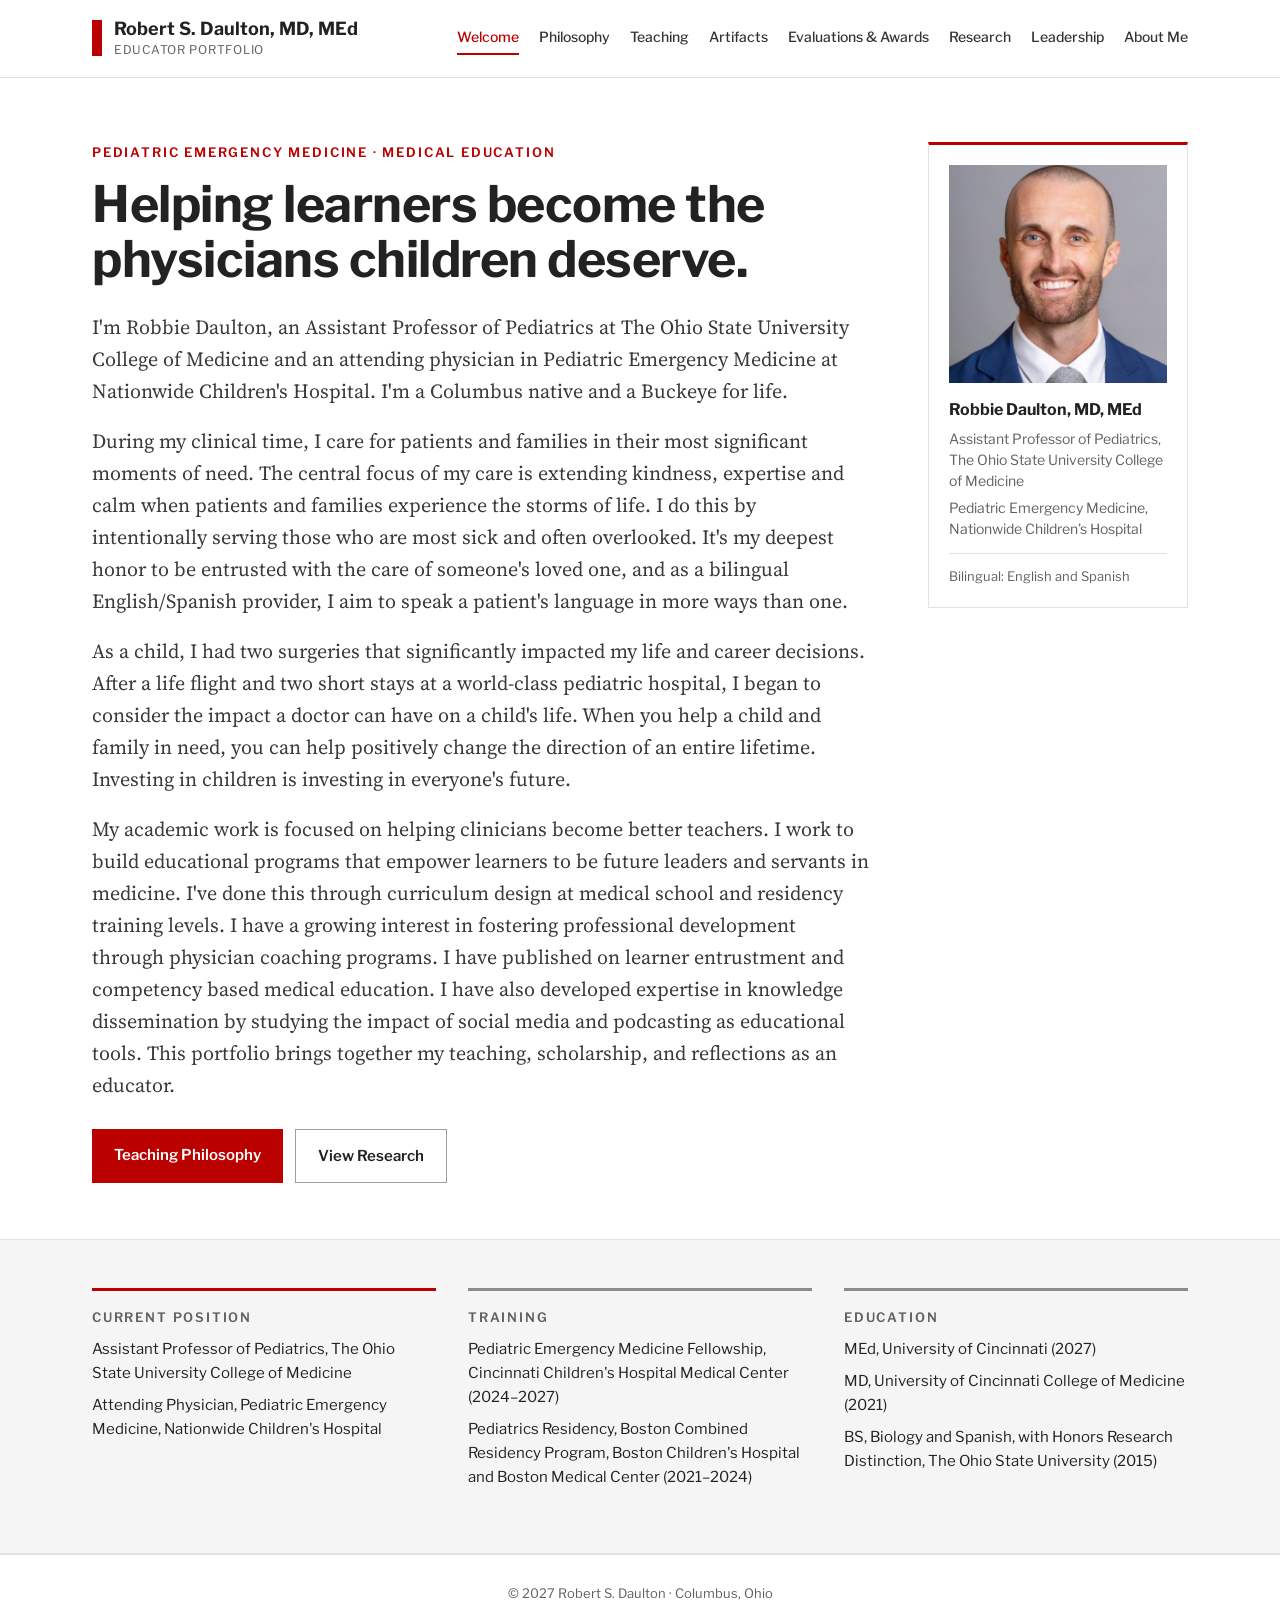
==== index.html @ b2f1621b "Welcome page: text-led layout with sidebar profile card Co-Authored-By: Claude Opus 5.5 <noreply@ant" ====
<!doctype html>
<html lang="en">
<head>
<meta charset="utf-8">
<meta name="viewport" content="width=device-width, initial-scale=1">
<title>Robert S. Daulton, MD, MEd</title>
<meta name="description" content="Educator portfolio of Robert S. Daulton, MD, MEd, pediatric emergency medicine physician and medical educator.">
<link rel="preconnect" href="https://fonts.googleapis.com">
<link rel="preconnect" href="https://fonts.gstatic.com" crossorigin>
<link href="https://fonts.googleapis.com/css2?family=Libre+Franklin:wght@400;500;600;700&family=Source+Serif+4:ital,wght@0,400;0,600;1,400&display=swap" rel="stylesheet">
<link rel="stylesheet" href="css/style.css">
</head>
<body>
<a class="skip" href="#main">Skip to content</a>
<header class="site-header">
<div class="wrap">
<a class="brand" href="index.html"><span class="brand-bar" aria-hidden="true"></span><span><span class="brand-name">Robert S. Daulton, MD, MEd</span><span class="brand-sub">Educator Portfolio</span></span></a>
<nav class="nav" aria-label="Main"><a href="index.html" aria-current="page">Welcome</a><a href="philosophy.html">Philosophy</a><a href="teaching.html">Teaching</a><a href="artifacts.html">Artifacts</a><a href="evaluations.html">Evaluations &amp; Awards</a><a href="research.html">Research</a><a href="leadership.html">Leadership</a><a href="about.html">About Me</a></nav>
</div>
</header>
<main id="main">

<div class="wrap">
<section class="hero">
<div>
<p class="eyebrow">Pediatric Emergency Medicine &middot; Medical Education</p>
<h1>Helping learners become the physicians children deserve.</h1>
<p class="lede">I'm Robbie Daulton, an Assistant Professor of Pediatrics at The Ohio State University College of Medicine and an attending physician in Pediatric Emergency Medicine at Nationwide Children's Hospital. I'm a Columbus native and a Buckeye for life.</p>
<p class="lede">During my clinical time, I care for patients and families in their most significant moments of need. The central focus of my care is extending kindness, expertise and calm when patients and families experience the storms of life. I do this by intentionally serving those who are most sick and often overlooked. It's my deepest honor to be entrusted with the care of someone's loved one, and as a bilingual English/Spanish provider, I aim to speak a patient's language in more ways than one.</p>
<p class="lede">As a child, I had two surgeries that significantly impacted my life and career decisions. After a life flight and two short stays at a world-class pediatric hospital, I began to consider the impact a doctor can have on a child's life. When you help a child and family in need, you can help positively change the direction of an entire lifetime. Investing in children is investing in everyone's future.</p>
<p class="lede">My academic work is focused on helping clinicians become better teachers. I work to build educational programs that empower learners to be future leaders and servants in medicine. I've done this through curriculum design at medical school and residency training levels. I have a growing interest in fostering professional development through physician coaching programs. I have published on learner entrustment and competency based medical education. I have also developed expertise in knowledge dissemination by studying the impact of social media and podcasting as educational tools. This portfolio brings together my teaching, scholarship, and reflections as an educator.</p>
<div class="btns"><a class="btn btn-primary" href="philosophy.html">Teaching Philosophy</a><a class="btn btn-ghost" href="research.html">View Research</a></div>
</div>
<aside class="profile-card" aria-label="Profile"><img src="images/headshot.jpg" alt="Portrait of Dr. Robbie Daulton" width="900" height="1350"><div><p class="pc-name">Robbie Daulton, MD, MEd</p><p class="pc-line">Assistant Professor of Pediatrics, The Ohio State University College of Medicine</p><p class="pc-line">Pediatric Emergency Medicine, Nationwide Children&rsquo;s Hospital</p></div><p class="pc-foot">Bilingual: English and Spanish</p></aside>
</section>
</div>
<section class="band">
<div class="wrap facts">
<div class="fact"><h2>Current Position</h2><p>Assistant Professor of Pediatrics, The Ohio State University College of Medicine</p><p>Attending Physician, Pediatric Emergency Medicine, Nationwide Children's Hospital</p></div>
<div class="fact"><h2>Training</h2><p>Pediatric Emergency Medicine Fellowship, Cincinnati Children's Hospital Medical Center (2024&ndash;2027)</p><p>Pediatrics Residency, Boston Combined Residency Program, Boston Children's Hospital and Boston Medical Center (2021&ndash;2024)</p></div>
<div class="fact"><h2>Education</h2><p>MEd, University of Cincinnati (2027)</p><p>MD, University of Cincinnati College of Medicine (2021)</p><p>BS, Biology and Spanish, with Honors Research Distinction, The Ohio State University (2015)</p></div>
</div>
</section>

</main>
<footer class="site-footer"><div class="wrap">&copy; 2027 Robert S. Daulton &middot; Columbus, Ohio</div></footer>
</body>
</html>
---- css/style.css ----
:root{
  --scarlet:#BB0000;
  --scarlet-dark:#8F0000;
  --ink:#222222;
  --body:#3a3a3a;
  --muted:#616161;
  --rule:#E2E2E2;
  --band:#F5F5F5;
  --gray-accent:#8C8C8C;
  --max:1160px;
}
*{box-sizing:border-box}
html{scroll-behavior:smooth}
body{margin:0;background:#fff;color:var(--ink);font-family:'Libre Franklin',system-ui,sans-serif;font-size:16px;line-height:1.6}
a{color:var(--scarlet);text-decoration:none}
a:hover{text-decoration:underline}
img{max-width:100%;height:auto;display:block}
.wrap{max-width:var(--max);margin:0 auto;padding:0 32px}
.skip{position:absolute;left:-999px}
.skip:focus{left:16px;top:16px;background:#fff;padding:8px 12px;z-index:10}

/* Header */
.site-header{border-bottom:1px solid var(--rule);background:#fff;position:sticky;top:0;z-index:5}
.site-header .wrap{display:flex;flex-wrap:wrap;align-items:center;justify-content:space-between;gap:12px 24px;padding-top:18px;padding-bottom:18px}
.brand{display:flex;align-items:center;gap:12px;color:var(--ink)}
.brand:hover{text-decoration:none}
.brand-bar{width:10px;height:36px;background:var(--scarlet)}
.brand-name{display:block;font-weight:700;font-size:18px;line-height:1.2}
.brand-sub{display:block;font-size:12px;color:var(--muted);letter-spacing:.06em;text-transform:uppercase}
.nav{display:flex;flex-wrap:wrap;gap:6px 20px;font-size:14px;font-weight:500}
.nav a{color:#333;padding:4px 0;border-bottom:2px solid transparent}
.nav a:hover{color:var(--scarlet);text-decoration:none}
.nav a[aria-current="page"]{color:var(--scarlet);border-bottom-color:var(--scarlet)}

/* Hero (home) */
.hero{display:grid;grid-template-columns:minmax(0,1fr) 260px;gap:56px;align-items:start;padding:64px 0 56px}
.hero h1{font-size:44px}
.profile-card{border:1px solid var(--rule);border-top:3px solid var(--scarlet);padding:20px;display:flex;flex-direction:column;gap:14px;position:sticky;top:110px}
.profile-card img{width:100%;aspect-ratio:1/1;object-fit:cover;object-position:50% 20%}
.pc-name{margin:0;font-weight:700;font-size:16px}
.pc-line{margin:6px 0 0;font-size:14px;line-height:1.5;color:var(--muted)}
.pc-foot{margin:0;font-size:13px;color:var(--muted);border-top:1px solid var(--rule);padding-top:12px}
.eyebrow{margin:0 0 14px;font-size:13px;font-weight:600;letter-spacing:.14em;text-transform:uppercase;color:var(--scarlet)}
.hero h1{margin:0 0 24px;font-size:50px;line-height:1.1;font-weight:700;letter-spacing:-.01em}
.lede{font-family:'Source Serif 4',Georgia,serif;font-size:20px;line-height:1.6;color:var(--body);margin:0 0 18px}
.btns{display:flex;flex-wrap:wrap;gap:12px;margin-top:28px}
.btn{display:inline-block;padding:14px 22px;font-weight:600;font-size:15px}
.btn-primary{background:var(--scarlet);color:#fff}
.btn-primary:hover{background:var(--scarlet-dark);text-decoration:none}
.btn-ghost{border:1px solid #9E9E9E;color:var(--ink)}
.btn-ghost:hover{border-color:var(--scarlet);color:var(--scarlet);text-decoration:none}
.headshot{width:100%;aspect-ratio:4/5;object-fit:cover;object-position:50% 20%;background:#EFEFEF;box-shadow:16px 16px 0 var(--rule)}

/* Bands and cards */
.band{background:var(--band);border-top:1px solid var(--rule);border-bottom:1px solid var(--rule)}
.facts{display:grid;grid-template-columns:repeat(auto-fit,minmax(240px,1fr));gap:32px;padding-top:48px;padding-bottom:56px}
.fact{border-top:3px solid var(--gray-accent);padding-top:16px}
.fact:first-child{border-top-color:var(--scarlet)}
.fact h2,.label{margin:0 0 10px;font-size:13px;font-weight:600;letter-spacing:.14em;text-transform:uppercase;color:var(--muted)}
.fact p{margin:0 0 8px;font-size:15px}

/* Inner pages */
.page-head{padding:56px 0 32px;border-bottom:1px solid var(--rule);margin-bottom:40px}
.page-head h1{margin:0;font-size:44px;line-height:1.1;font-weight:700}
.page-head .lede{margin-top:16px;max-width:760px}
.content{padding-bottom:72px}
.prose{max-width:760px}
.prose p{margin:0 0 18px;font-family:'Source Serif 4',Georgia,serif;font-size:18px;line-height:1.7;color:var(--body)}
h2.section{margin:48px 0 18px;font-size:26px;font-weight:700;padding-top:14px;border-top:3px solid var(--scarlet);display:inline-block}
h3{margin:32px 0 10px;font-size:19px;font-weight:700}
.principle{display:grid;grid-template-columns:1fr;gap:20px;margin-bottom:12px}
.principle.with-fig{grid-template-columns:minmax(0,1fr) minmax(260px,420px);align-items:start;gap:40px}
.principle.with-fig .prose{max-width:none}
figure{margin:0}
figure img{border:1px solid var(--rule)}
figcaption{font-size:13px;color:var(--muted);margin-top:8px}
.num{color:var(--scarlet);font-weight:700;margin-right:6px}

/* About */
.about-intro{display:grid;grid-template-columns:minmax(0,1fr) minmax(260px,380px);gap:48px;align-items:start}
.about-intro .prose{max-width:none}
.about-photo img{width:100%;height:auto;border:0}

.video{margin:8px 0 0}
.video iframe{display:block;width:100%;aspect-ratio:16/9;border:0;background:#000}

/* Lists */
.cite-list{list-style:none;margin:0;padding:0;max-width:900px}
.cite-list li{padding:14px 0;border-bottom:1px solid var(--rule);font-size:15px;line-height:1.6}
.cite-list li:last-child{border-bottom:0}
.timeline{list-style:none;margin:0;padding:0;max-width:900px}
.timeline li{display:grid;grid-template-columns:130px 1fr;gap:20px;padding:14px 0;border-bottom:1px solid var(--rule);font-size:15px}
.timeline .when{color:var(--scarlet);font-weight:600}
.timeline .what strong{display:block;color:var(--ink)}
.timeline .what span{color:var(--muted)}
.refs{font-size:14px;color:var(--muted);max-width:900px;padding-left:18px}
.refs li{margin-bottom:6px}
.note{background:var(--band);border:1px dashed #BDBDBD;padding:16px 20px;color:var(--muted);font-size:14px;max-width:760px;margin:12px 0}

/* Evaluation quotes */
.quotes{display:grid;grid-template-columns:repeat(auto-fit,minmax(320px,1fr));gap:24px;max-width:1100px}
.quote{border-top:3px solid var(--scarlet);background:var(--band);padding:24px 26px}
.quote blockquote{margin:0 0 14px;font-family:'Source Serif 4',Georgia,serif;font-size:18px;line-height:1.6;color:var(--ink)}
.quote figcaption{font-size:13px;color:var(--muted);letter-spacing:.02em}

/* Artifact cards */
.cards{display:grid;grid-template-columns:repeat(auto-fit,minmax(300px,1fr));gap:24px}
.card{border:1px solid var(--rule);padding:24px;display:flex;flex-direction:column;gap:10px}
.card h3{margin:0;font-size:18px}
.card .meta{font-size:13px;color:var(--muted)}
.card p{margin:0;font-size:15px;color:var(--body)}
.card .reflect{border-left:3px solid var(--scarlet);padding-left:12px;font-family:'Source Serif 4',Georgia,serif;font-style:italic}
.card a.btn{align-self:flex-start;margin-top:6px}

/* Footer */
.site-footer{border-top:1px solid var(--rule);padding:28px 0;text-align:center;font-size:13px;color:var(--muted)}

@media (max-width:860px){
  .hero{grid-template-columns:1fr;gap:40px;padding-top:48px}
  .profile-card{position:static;max-width:320px}
  .hero h1{font-size:38px}
  .principle.with-fig,.about-intro{grid-template-columns:1fr}
  .timeline li{grid-template-columns:1fr;gap:2px}
  .page-head h1{font-size:34px}
  .site-header{position:static}
}
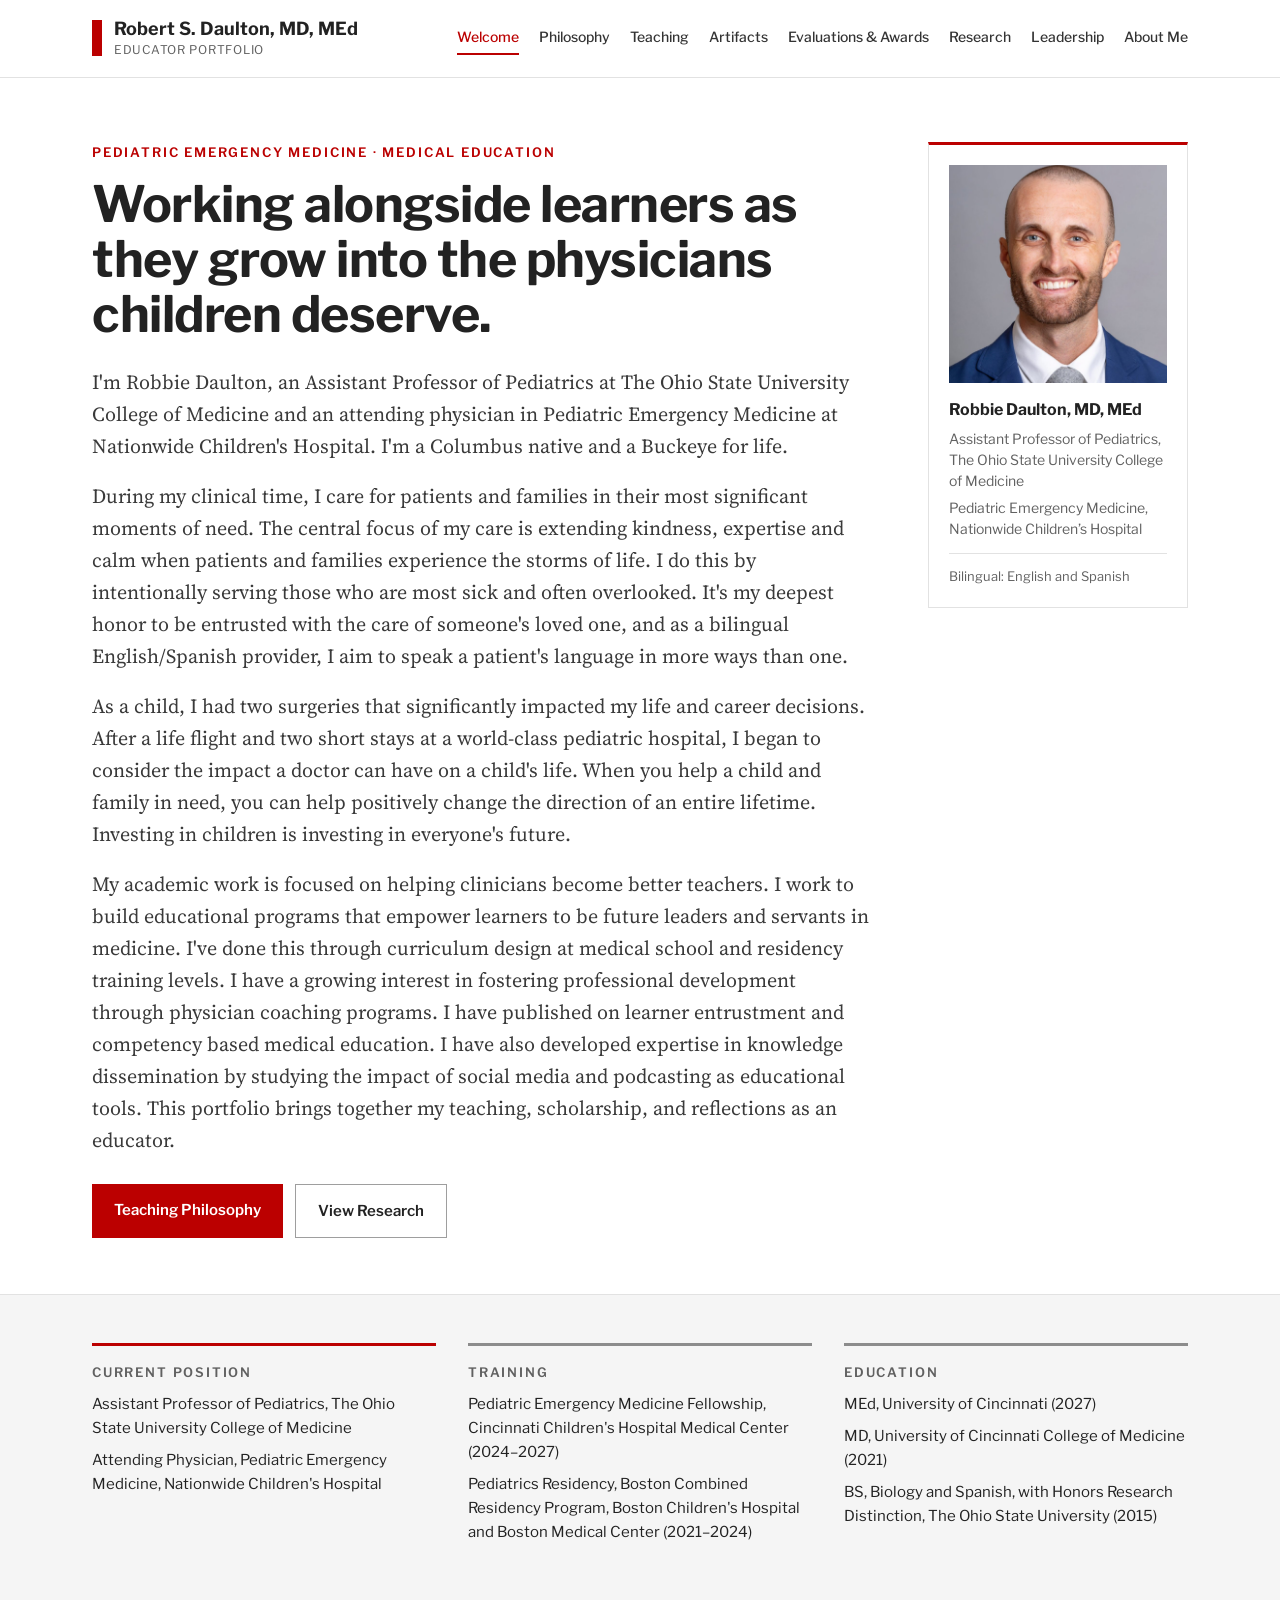
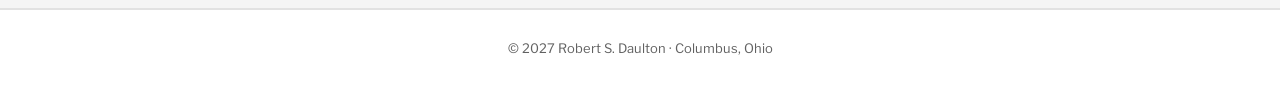
==== commit bf649181: "Soften Welcome headline Co-Authored-By: Claude Opus 5.5 <noreply@anthropic.com> Claude-Session: http" ====
--- a/index.html
+++ b/index.html
@@ -24,7 +24,7 @@
 <section class="hero">
 <div>
 <p class="eyebrow">Pediatric Emergency Medicine &middot; Medical Education</p>
-<h1>Helping learners become the physicians children deserve.</h1>
+<h1>Working alongside learners as they grow into the physicians children deserve.</h1>
 <p class="lede">I'm Robbie Daulton, an Assistant Professor of Pediatrics at The Ohio State University College of Medicine and an attending physician in Pediatric Emergency Medicine at Nationwide Children's Hospital. I'm a Columbus native and a Buckeye for life.</p>
 <p class="lede">During my clinical time, I care for patients and families in their most significant moments of need. The central focus of my care is extending kindness, expertise and calm when patients and families experience the storms of life. I do this by intentionally serving those who are most sick and often overlooked. It's my deepest honor to be entrusted with the care of someone's loved one, and as a bilingual English/Spanish provider, I aim to speak a patient's language in more ways than one.</p>
 <p class="lede">As a child, I had two surgeries that significantly impacted my life and career decisions. After a life flight and two short stays at a world-class pediatric hospital, I began to consider the impact a doctor can have on a child's life. When you help a child and family in need, you can help positively change the direction of an entire lifetime. Investing in children is investing in everyone's future.</p>
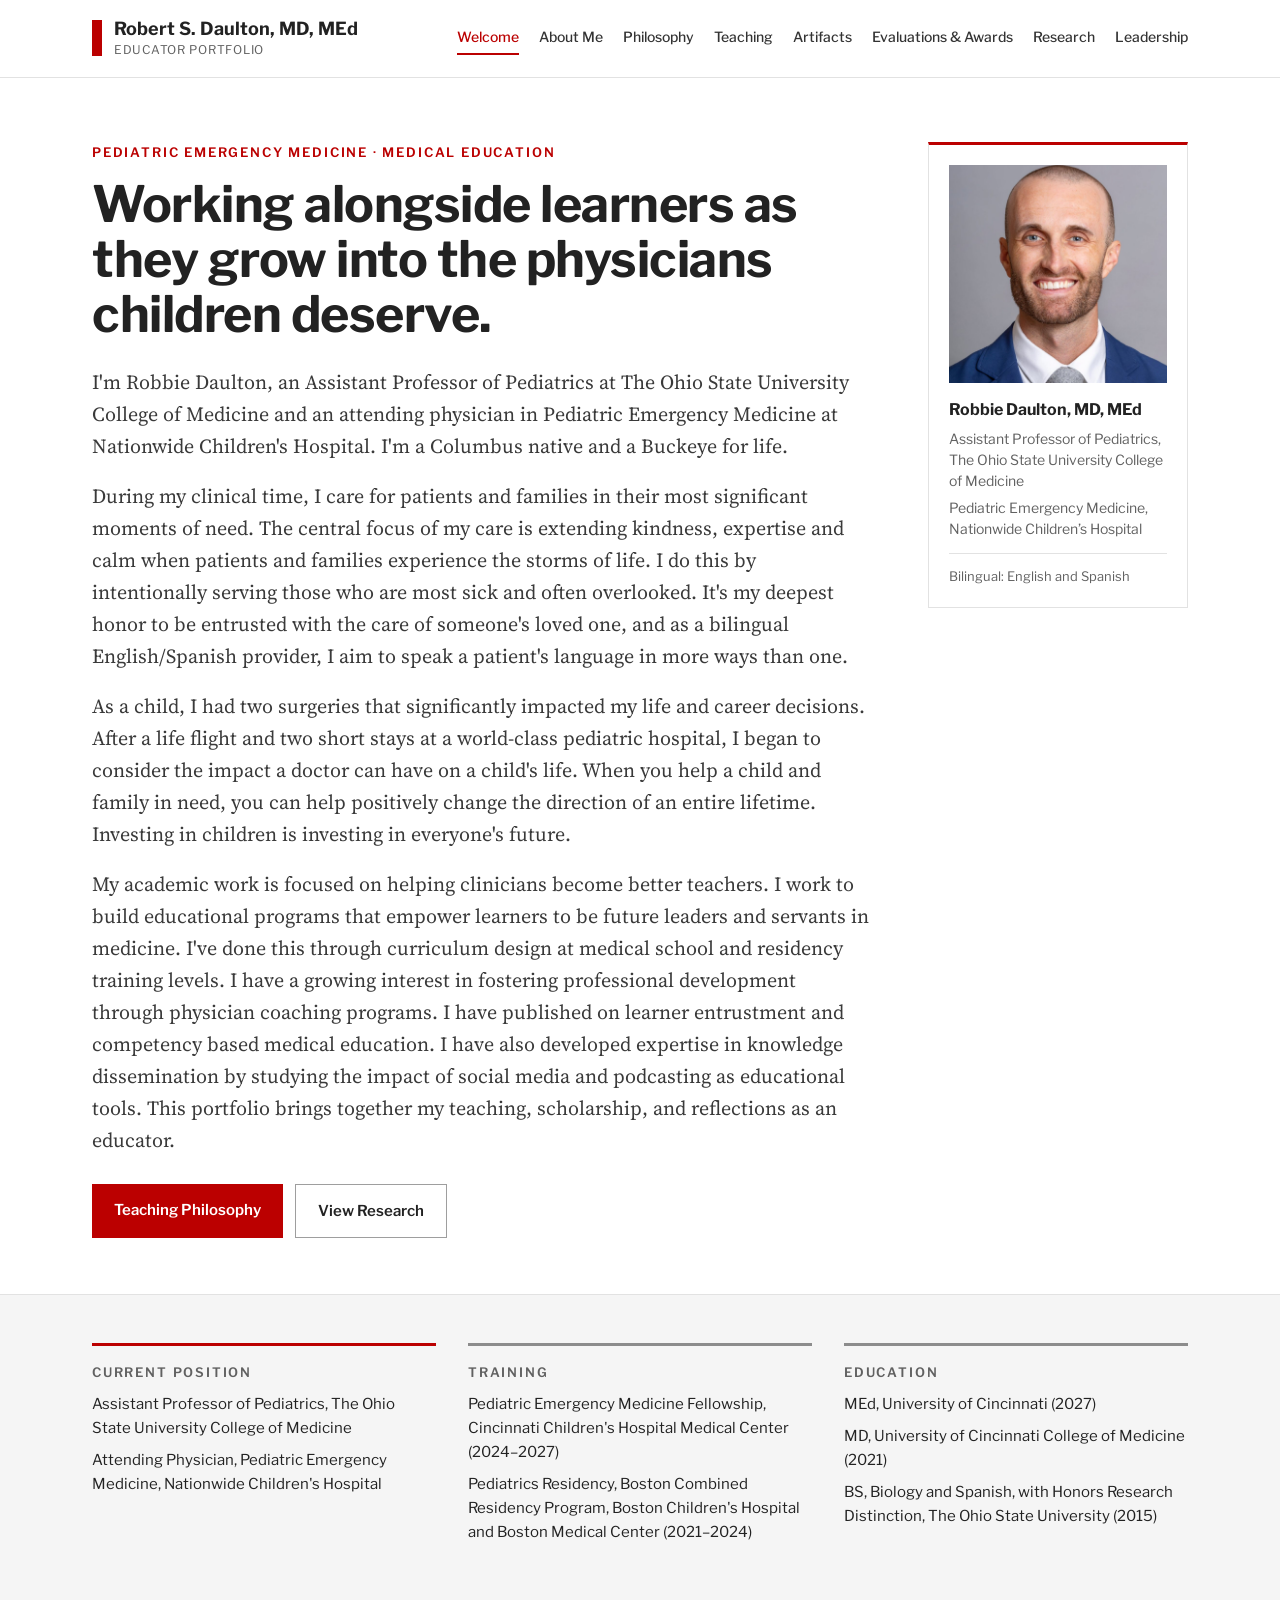
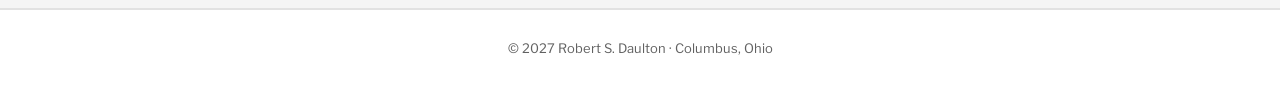
==== commit 29d33834: "Nav: move About Me after Welcome Co-Authored-By: Claude Opus 5.5 <noreply@anthropic.com> Claude-Sess" ====
--- a/index.html
+++ b/index.html
@@ -15,7 +15,7 @@
 <header class="site-header">
 <div class="wrap">
 <a class="brand" href="index.html"><span class="brand-bar" aria-hidden="true"></span><span><span class="brand-name">Robert S. Daulton, MD, MEd</span><span class="brand-sub">Educator Portfolio</span></span></a>
-<nav class="nav" aria-label="Main"><a href="index.html" aria-current="page">Welcome</a><a href="philosophy.html">Philosophy</a><a href="teaching.html">Teaching</a><a href="artifacts.html">Artifacts</a><a href="evaluations.html">Evaluations &amp; Awards</a><a href="research.html">Research</a><a href="leadership.html">Leadership</a><a href="about.html">About Me</a></nav>
+<nav class="nav" aria-label="Main"><a href="index.html" aria-current="page">Welcome</a><a href="about.html">About Me</a><a href="philosophy.html">Philosophy</a><a href="teaching.html">Teaching</a><a href="artifacts.html">Artifacts</a><a href="evaluations.html">Evaluations &amp; Awards</a><a href="research.html">Research</a><a href="leadership.html">Leadership</a></nav>
 </div>
 </header>
 <main id="main">
--- a/css/style.css
+++ b/css/style.css
@@ -74,6 +74,12 @@
 figure{margin:0}
 figure img{border:1px solid var(--rule)}
 figcaption{font-size:13px;color:var(--muted);margin-top:8px}
+.fig-band{background:var(--band);border-top:1px solid var(--rule);border-bottom:1px solid var(--rule);margin:16px 0 8px}
+.fig-band figure{max-width:900px;margin:0 auto;padding:40px 32px 32px}
+.fig-band img{display:block;width:100%;height:auto;background:#fff;border:0;box-shadow:0 1px 3px rgba(0,0,0,.08)}
+.fig-band figcaption{text-align:center;margin-top:12px}
+.content.cont{padding-top:8px}
+.content:has(+ .fig-band){padding-bottom:16px}
 .num{color:var(--scarlet);font-weight:700;margin-right:6px}
 
 /* About */
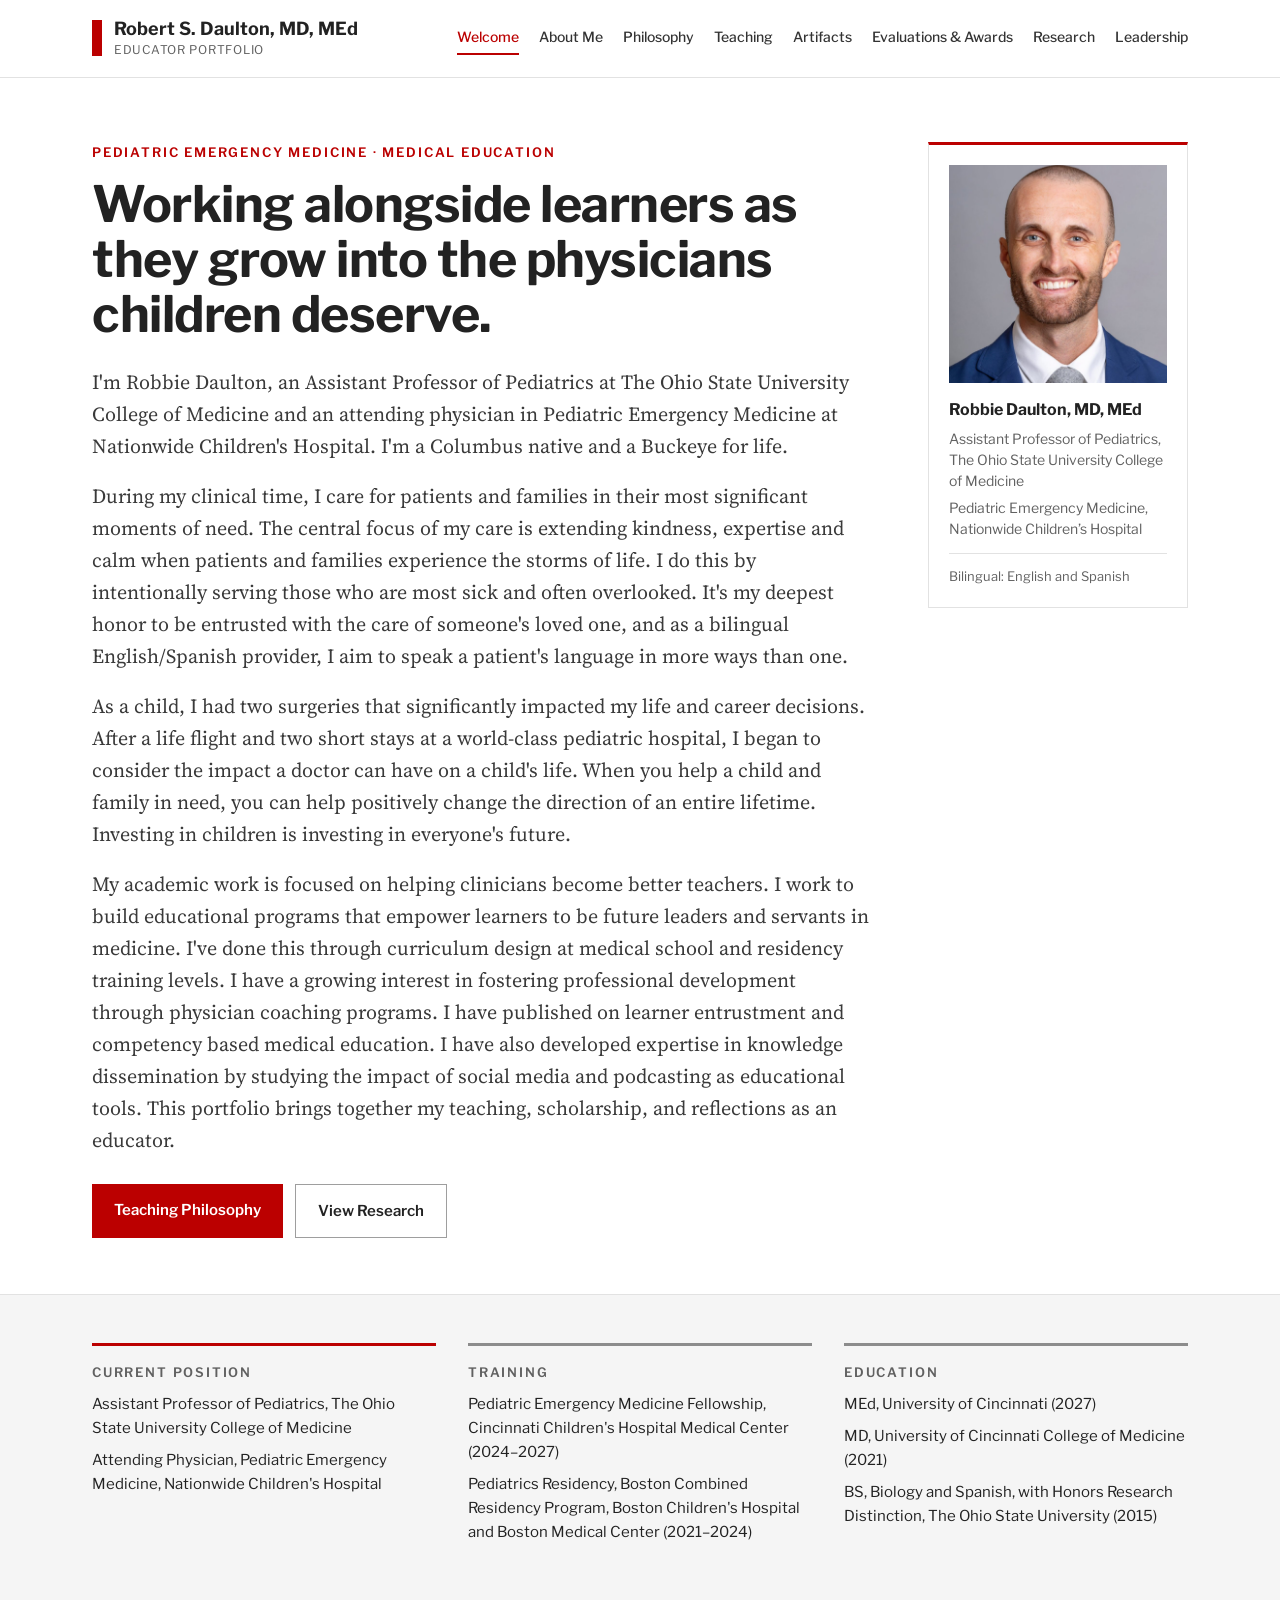
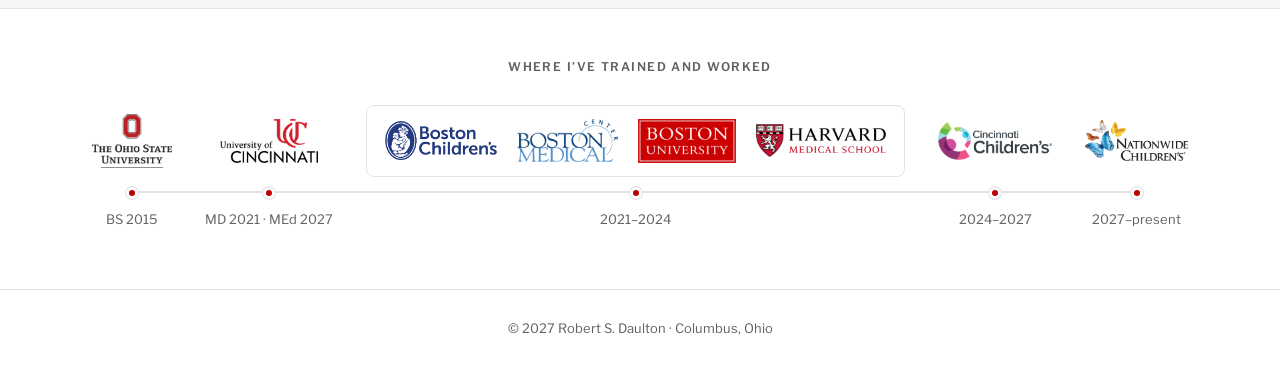
==== commit cf4b56e3: "Welcome: add institution timeline banner Co-Authored-By: Claude Opus 5.5 <noreply@anthropic.com> Cla" ====
--- a/index.html
+++ b/index.html
@@ -41,6 +41,7 @@
 <div class="fact"><h2>Education</h2><p>MEd, University of Cincinnati (2027)</p><p>MD, University of Cincinnati College of Medicine (2021)</p><p>BS, Biology and Spanish, with Honors Research Distinction, The Ohio State University (2015)</p></div>
 </div>
 </section>
+<section class="journey"><div class="wrap"><h2 class="journey-title">Where I&rsquo;ve Trained and Worked</h2><ol class="journey-line"><li><div class="tl-logo"><img src="images/logos/osu.png" alt="The Ohio State University" style="height:54px"></div><span class="tl-dot" aria-hidden="true"></span><span class="tl-date">BS 2015</span></li><li><div class="tl-logo"><img src="images/logos/uc.png" alt="University of Cincinnati" style="height:44px"></div><span class="tl-dot" aria-hidden="true"></span><span class="tl-date">MD 2021 &middot; MEd 2027</span></li><li><div class="tl-logo tl-group"><img src="images/logos/bch.png" alt="Boston Children&rsquo;s Hospital" style="height:39px"><img src="images/logos/bmc.png" alt="Boston Medical Center" style="height:43px"><img src="images/logos/bu.png" alt="Boston University" style="height:44px"><img src="images/logos/harvard.png" alt="Harvard Medical School" style="height:33px"></div><span class="tl-dot" aria-hidden="true"></span><span class="tl-date">2021&ndash;2024</span></li><li><div class="tl-logo"><img src="images/logos/cchmc.png" alt="Cincinnati Children&rsquo;s" style="height:38px"></div><span class="tl-dot" aria-hidden="true"></span><span class="tl-date">2024&ndash;2027</span></li><li><div class="tl-logo"><img src="images/logos/nch.png" alt="Nationwide Children&rsquo;s" style="height:41px"></div><span class="tl-dot" aria-hidden="true"></span><span class="tl-date">2027&ndash;present</span></li></ol></div></section>
 
 </main>
 <footer class="site-footer"><div class="wrap">&copy; 2027 Robert S. Daulton &middot; Columbus, Ohio</div></footer>
--- a/css/style.css
+++ b/css/style.css
@@ -130,3 +130,23 @@
   .page-head h1{font-size:34px}
   .site-header{position:static}
 }
+
+.journey{padding:48px 0 60px}
+.journey-title{margin:0 0 28px;text-align:center;font-size:12px;font-weight:600;letter-spacing:.12em;text-transform:uppercase;color:var(--muted)}
+.journey-line{list-style:none;margin:0;padding:0;display:flex;justify-content:space-between;align-items:flex-start;gap:20px;position:relative}
+.journey-line::before{content:"";position:absolute;left:4%;right:4%;top:86px;height:2px;background:var(--rule)}
+.journey-line li{display:flex;flex-direction:column;align-items:center;gap:10px;flex:0 1 auto;position:relative}
+.tl-logo{height:72px;display:flex;align-items:center;justify-content:center;gap:20px}
+.tl-logo img{width:auto;max-width:100%;display:block}
+.tl-group{border:1px solid var(--rule);border-radius:8px;padding:0 18px;background:#fff}
+.tl-dot{width:12px;height:12px;border-radius:50%;background:var(--scarlet);border:3px solid #fff;box-shadow:0 0 0 1px var(--rule);position:relative;z-index:1}
+.tl-date{font-size:13px;color:var(--muted);text-align:center;white-space:nowrap}
+@media (max-width:900px){
+  .journey-line{flex-direction:column;align-items:stretch;gap:28px;padding-left:28px}
+  .journey-line::before{left:7px;right:auto;top:6px;bottom:6px;width:2px;height:auto}
+  .journey-line li{align-items:flex-start;gap:8px}
+  .journey-line li .tl-dot{position:absolute;left:-27px;top:2px}
+  .tl-logo{height:auto;flex-wrap:wrap;justify-content:flex-start;order:1}
+  .tl-group{padding:14px 16px}
+  .tl-date{order:0;font-weight:600}
+}
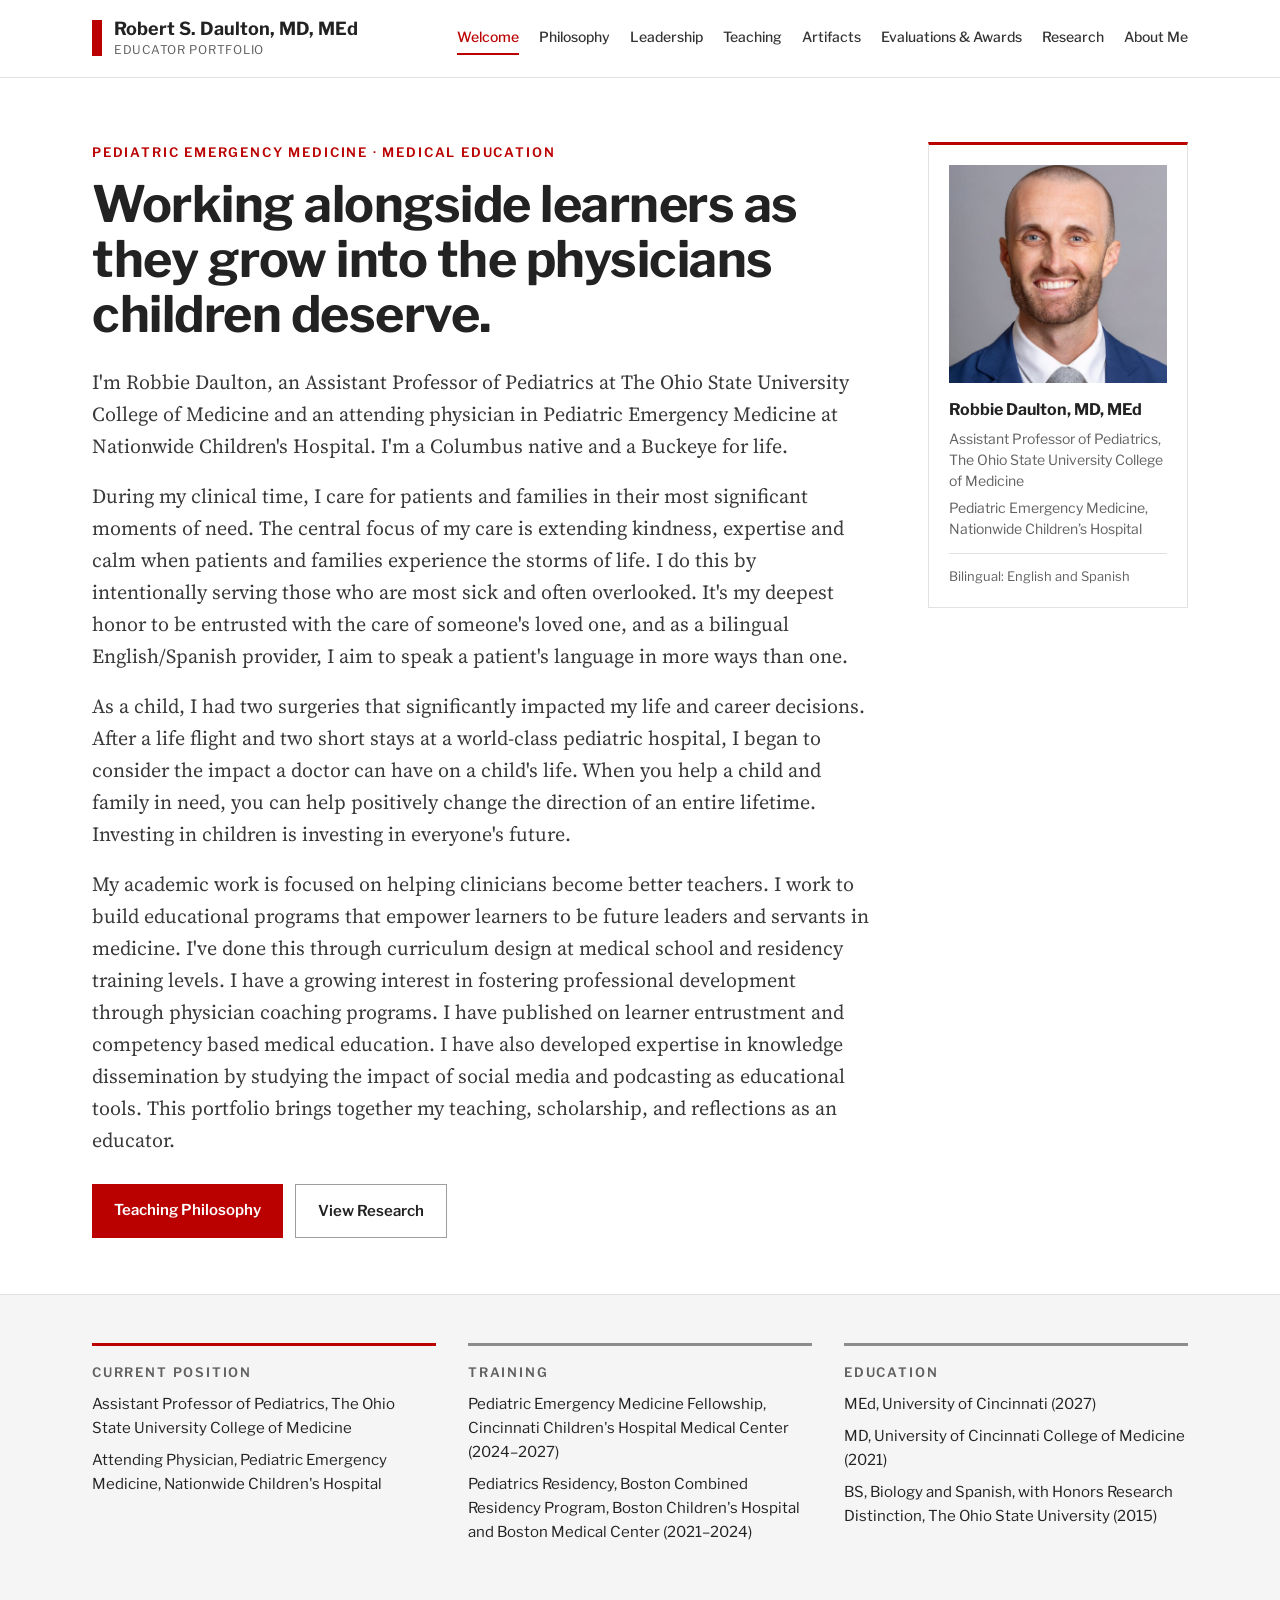
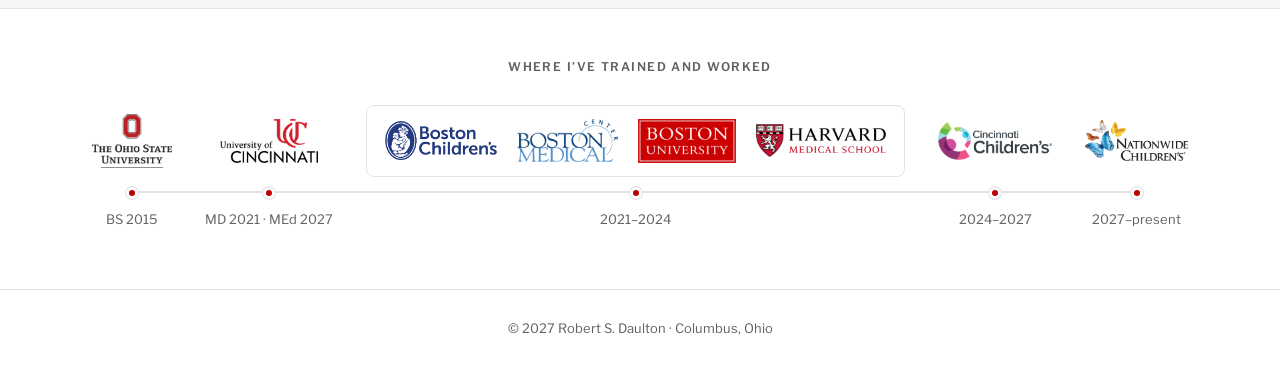
==== commit 62082709: "Nav: reorder tabs, About Me last Co-Authored-By: Claude Opus 5.5 <noreply@anthropic.com> Claude-Sess" ====
--- a/index.html
+++ b/index.html
@@ -8,14 +8,14 @@
 <link rel="preconnect" href="https://fonts.googleapis.com">
 <link rel="preconnect" href="https://fonts.gstatic.com" crossorigin>
 <link href="https://fonts.googleapis.com/css2?family=Libre+Franklin:wght@400;500;600;700&family=Source+Serif+4:ital,wght@0,400;0,600;1,400&display=swap" rel="stylesheet">
-<link rel="stylesheet" href="css/style.css">
+<link rel="stylesheet" href="css/style.css?v=66da087b">
 </head>
 <body>
 <a class="skip" href="#main">Skip to content</a>
 <header class="site-header">
 <div class="wrap">
 <a class="brand" href="index.html"><span class="brand-bar" aria-hidden="true"></span><span><span class="brand-name">Robert S. Daulton, MD, MEd</span><span class="brand-sub">Educator Portfolio</span></span></a>
-<nav class="nav" aria-label="Main"><a href="index.html" aria-current="page">Welcome</a><a href="about.html">About Me</a><a href="philosophy.html">Philosophy</a><a href="teaching.html">Teaching</a><a href="artifacts.html">Artifacts</a><a href="evaluations.html">Evaluations &amp; Awards</a><a href="research.html">Research</a><a href="leadership.html">Leadership</a></nav>
+<nav class="nav" aria-label="Main"><a href="index.html" aria-current="page">Welcome</a><a href="philosophy.html">Philosophy</a><a href="leadership.html">Leadership</a><a href="teaching.html">Teaching</a><a href="artifacts.html">Artifacts</a><a href="evaluations.html">Evaluations &amp; Awards</a><a href="research.html">Research</a><a href="about.html">About Me</a></nav>
 </div>
 </header>
 <main id="main">
--- a/css/style.css
+++ b/css/style.css
@@ -135,13 +135,15 @@
 .journey-title{margin:0 0 28px;text-align:center;font-size:12px;font-weight:600;letter-spacing:.12em;text-transform:uppercase;color:var(--muted)}
 .journey-line{list-style:none;margin:0;padding:0;display:flex;justify-content:space-between;align-items:flex-start;gap:20px;position:relative}
 .journey-line::before{content:"";position:absolute;left:4%;right:4%;top:86px;height:2px;background:var(--rule)}
-.journey-line li{display:flex;flex-direction:column;align-items:center;gap:10px;flex:0 1 auto;position:relative}
+.journey-line li{display:flex;flex-direction:column;align-items:center;gap:10px;flex:0 1 auto;min-width:0;position:relative}
+.journey-line li .tl-logo img{flex-shrink:1;min-width:0;object-fit:contain}
 .tl-logo{height:72px;display:flex;align-items:center;justify-content:center;gap:20px}
 .tl-logo img{width:auto;max-width:100%;display:block}
 .tl-group{border:1px solid var(--rule);border-radius:8px;padding:0 18px;background:#fff}
 .tl-dot{width:12px;height:12px;border-radius:50%;background:var(--scarlet);border:3px solid #fff;box-shadow:0 0 0 1px var(--rule);position:relative;z-index:1}
 .tl-date{font-size:13px;color:var(--muted);text-align:center;white-space:nowrap}
-@media (max-width:900px){
+@media (max-width:960px) and (min-width:761px){.tl-date{white-space:normal;max-width:96px;font-size:12px}}
+@media (max-width:760px){
   .journey-line{flex-direction:column;align-items:stretch;gap:28px;padding-left:28px}
   .journey-line::before{left:7px;right:auto;top:6px;bottom:6px;width:2px;height:auto}
   .journey-line li{align-items:flex-start;gap:8px}
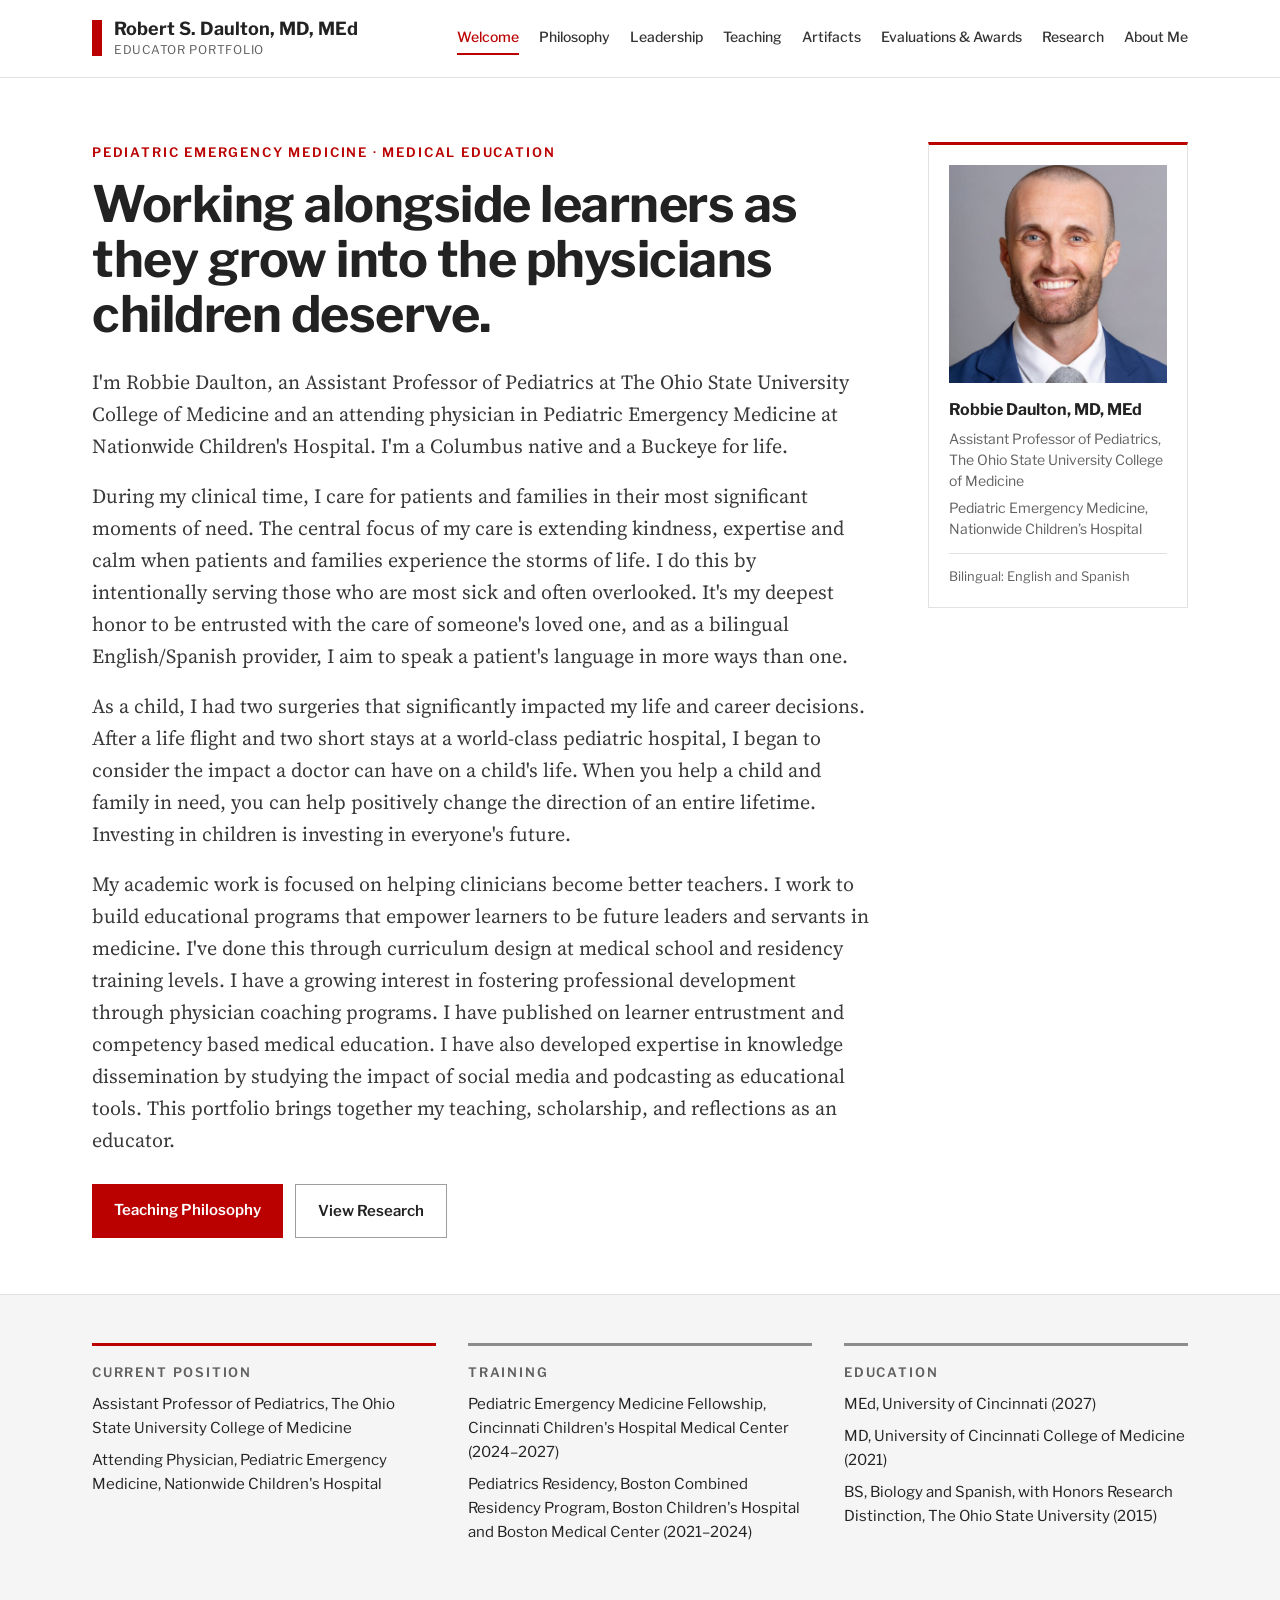
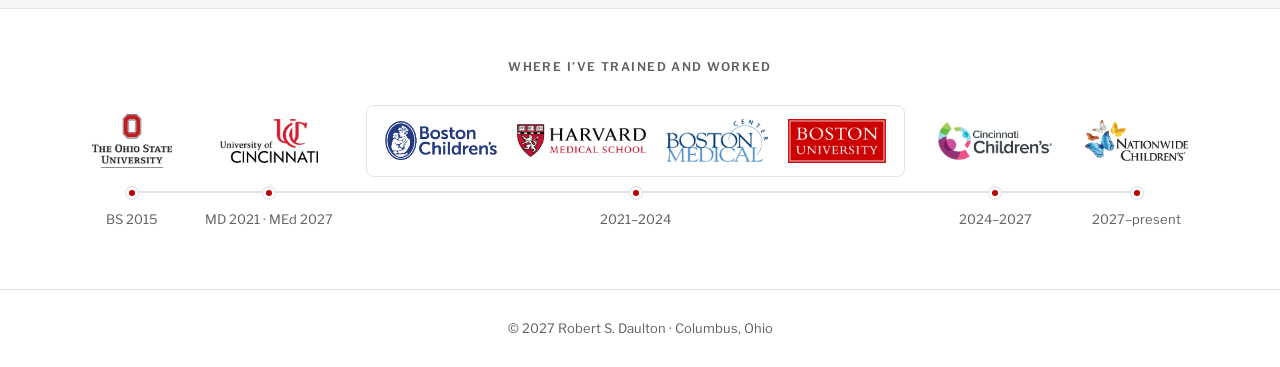
==== commit e59196ce: "Timeline: reorder Boston logos Co-Authored-By: Claude Opus 5.5 <noreply@anthropic.com> Claude-Sessio" ====
--- a/index.html
+++ b/index.html
@@ -41,7 +41,7 @@
 <div class="fact"><h2>Education</h2><p>MEd, University of Cincinnati (2027)</p><p>MD, University of Cincinnati College of Medicine (2021)</p><p>BS, Biology and Spanish, with Honors Research Distinction, The Ohio State University (2015)</p></div>
 </div>
 </section>
-<section class="journey"><div class="wrap"><h2 class="journey-title">Where I&rsquo;ve Trained and Worked</h2><ol class="journey-line"><li><div class="tl-logo"><img src="images/logos/osu.png" alt="The Ohio State University" style="height:54px"></div><span class="tl-dot" aria-hidden="true"></span><span class="tl-date">BS 2015</span></li><li><div class="tl-logo"><img src="images/logos/uc.png" alt="University of Cincinnati" style="height:44px"></div><span class="tl-dot" aria-hidden="true"></span><span class="tl-date">MD 2021 &middot; MEd 2027</span></li><li><div class="tl-logo tl-group"><img src="images/logos/bch.png" alt="Boston Children&rsquo;s Hospital" style="height:39px"><img src="images/logos/bmc.png" alt="Boston Medical Center" style="height:43px"><img src="images/logos/bu.png" alt="Boston University" style="height:44px"><img src="images/logos/harvard.png" alt="Harvard Medical School" style="height:33px"></div><span class="tl-dot" aria-hidden="true"></span><span class="tl-date">2021&ndash;2024</span></li><li><div class="tl-logo"><img src="images/logos/cchmc.png" alt="Cincinnati Children&rsquo;s" style="height:38px"></div><span class="tl-dot" aria-hidden="true"></span><span class="tl-date">2024&ndash;2027</span></li><li><div class="tl-logo"><img src="images/logos/nch.png" alt="Nationwide Children&rsquo;s" style="height:41px"></div><span class="tl-dot" aria-hidden="true"></span><span class="tl-date">2027&ndash;present</span></li></ol></div></section>
+<section class="journey"><div class="wrap"><h2 class="journey-title">Where I&rsquo;ve Trained and Worked</h2><ol class="journey-line"><li><div class="tl-logo"><img src="images/logos/osu.png" alt="The Ohio State University" style="height:54px"></div><span class="tl-dot" aria-hidden="true"></span><span class="tl-date">BS 2015</span></li><li><div class="tl-logo"><img src="images/logos/uc.png" alt="University of Cincinnati" style="height:44px"></div><span class="tl-dot" aria-hidden="true"></span><span class="tl-date">MD 2021 &middot; MEd 2027</span></li><li><div class="tl-logo tl-group"><img src="images/logos/bch.png" alt="Boston Children&rsquo;s Hospital" style="height:39px"><img src="images/logos/harvard.png" alt="Harvard Medical School" style="height:33px"><img src="images/logos/bmc.png" alt="Boston Medical Center" style="height:43px"><img src="images/logos/bu.png" alt="Boston University" style="height:44px"></div><span class="tl-dot" aria-hidden="true"></span><span class="tl-date">2021&ndash;2024</span></li><li><div class="tl-logo"><img src="images/logos/cchmc.png" alt="Cincinnati Children&rsquo;s" style="height:38px"></div><span class="tl-dot" aria-hidden="true"></span><span class="tl-date">2024&ndash;2027</span></li><li><div class="tl-logo"><img src="images/logos/nch.png" alt="Nationwide Children&rsquo;s" style="height:41px"></div><span class="tl-dot" aria-hidden="true"></span><span class="tl-date">2027&ndash;present</span></li></ol></div></section>
 
 </main>
 <footer class="site-footer"><div class="wrap">&copy; 2027 Robert S. Daulton &middot; Columbus, Ohio</div></footer>
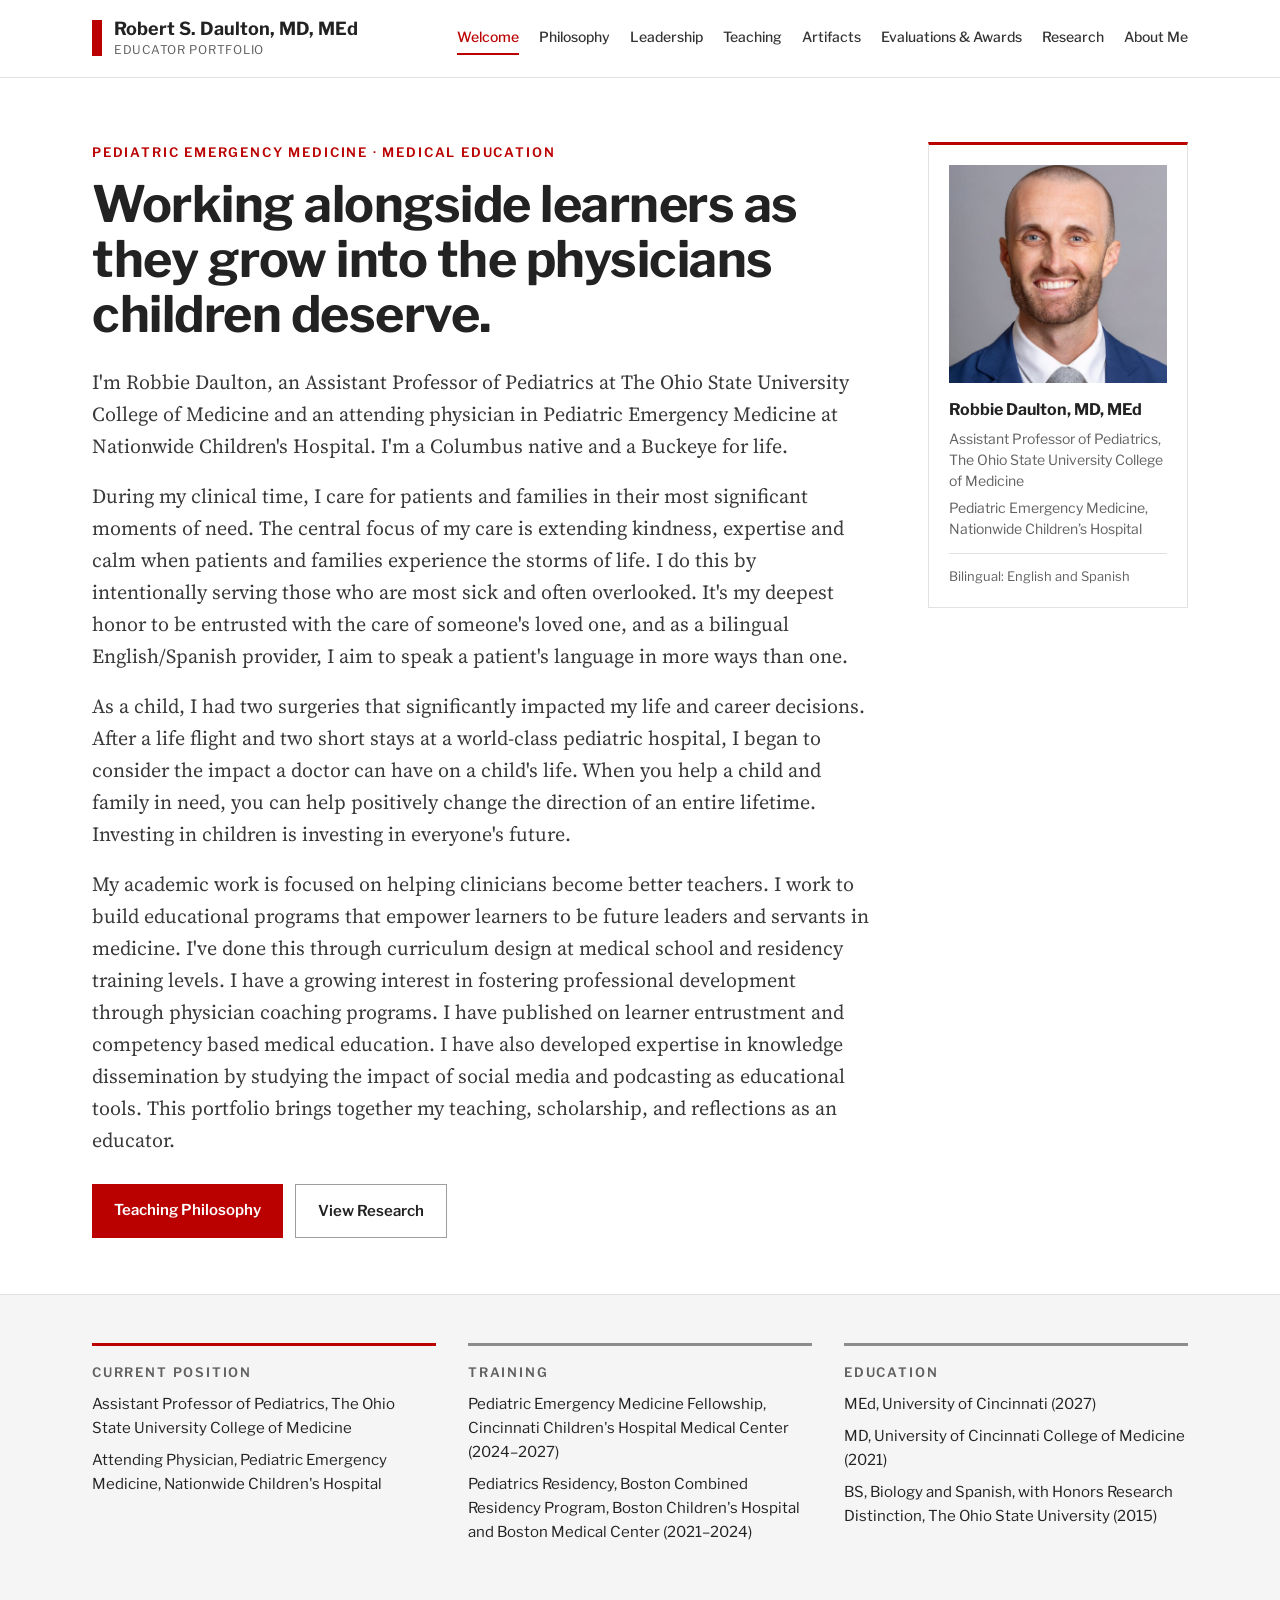
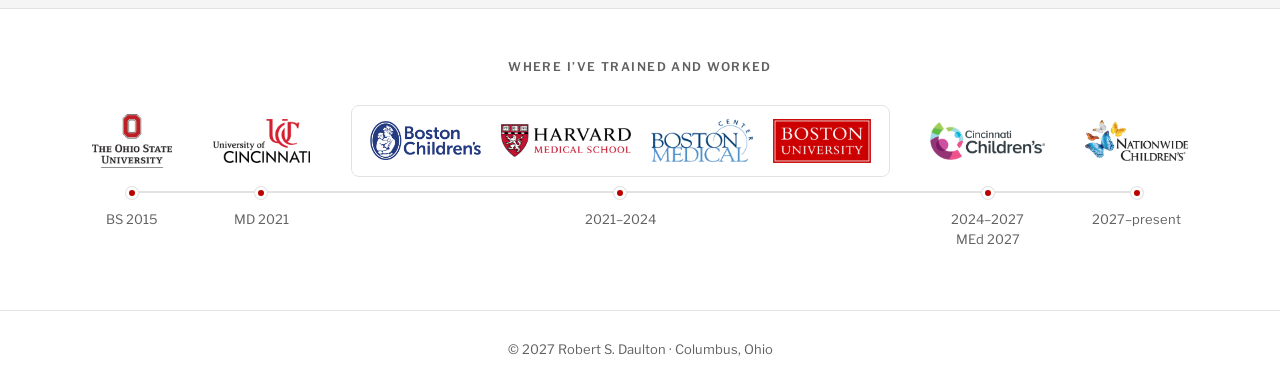
==== commit 9db51ebe: "Timeline: show MEd under Cincinnati Children's Co-Authored-By: Claude Opus 5.5 <noreply@anthropic.co" ====
--- a/index.html
+++ b/index.html
@@ -41,7 +41,7 @@
 <div class="fact"><h2>Education</h2><p>MEd, University of Cincinnati (2027)</p><p>MD, University of Cincinnati College of Medicine (2021)</p><p>BS, Biology and Spanish, with Honors Research Distinction, The Ohio State University (2015)</p></div>
 </div>
 </section>
-<section class="journey"><div class="wrap"><h2 class="journey-title">Where I&rsquo;ve Trained and Worked</h2><ol class="journey-line"><li><div class="tl-logo"><img src="images/logos/osu.png" alt="The Ohio State University" style="height:54px"></div><span class="tl-dot" aria-hidden="true"></span><span class="tl-date">BS 2015</span></li><li><div class="tl-logo"><img src="images/logos/uc.png" alt="University of Cincinnati" style="height:44px"></div><span class="tl-dot" aria-hidden="true"></span><span class="tl-date">MD 2021 &middot; MEd 2027</span></li><li><div class="tl-logo tl-group"><img src="images/logos/bch.png" alt="Boston Children&rsquo;s Hospital" style="height:39px"><img src="images/logos/harvard.png" alt="Harvard Medical School" style="height:33px"><img src="images/logos/bmc.png" alt="Boston Medical Center" style="height:43px"><img src="images/logos/bu.png" alt="Boston University" style="height:44px"></div><span class="tl-dot" aria-hidden="true"></span><span class="tl-date">2021&ndash;2024</span></li><li><div class="tl-logo"><img src="images/logos/cchmc.png" alt="Cincinnati Children&rsquo;s" style="height:38px"></div><span class="tl-dot" aria-hidden="true"></span><span class="tl-date">2024&ndash;2027</span></li><li><div class="tl-logo"><img src="images/logos/nch.png" alt="Nationwide Children&rsquo;s" style="height:41px"></div><span class="tl-dot" aria-hidden="true"></span><span class="tl-date">2027&ndash;present</span></li></ol></div></section>
+<section class="journey"><div class="wrap"><h2 class="journey-title">Where I&rsquo;ve Trained and Worked</h2><ol class="journey-line"><li><div class="tl-logo"><img src="images/logos/osu.png" alt="The Ohio State University" style="height:54px"></div><span class="tl-dot" aria-hidden="true"></span><span class="tl-date">BS 2015</span></li><li><div class="tl-logo"><img src="images/logos/uc.png" alt="University of Cincinnati" style="height:44px"></div><span class="tl-dot" aria-hidden="true"></span><span class="tl-date">MD 2021</span></li><li><div class="tl-logo tl-group"><img src="images/logos/bch.png" alt="Boston Children&rsquo;s Hospital" style="height:39px"><img src="images/logos/harvard.png" alt="Harvard Medical School" style="height:33px"><img src="images/logos/bmc.png" alt="Boston Medical Center" style="height:43px"><img src="images/logos/bu.png" alt="Boston University" style="height:44px"></div><span class="tl-dot" aria-hidden="true"></span><span class="tl-date">2021&ndash;2024</span></li><li><div class="tl-logo"><img src="images/logos/cchmc.png" alt="Cincinnati Children&rsquo;s" style="height:38px"></div><span class="tl-dot" aria-hidden="true"></span><span class="tl-date">2024&ndash;2027<br>MEd 2027</span></li><li><div class="tl-logo"><img src="images/logos/nch.png" alt="Nationwide Children&rsquo;s" style="height:41px"></div><span class="tl-dot" aria-hidden="true"></span><span class="tl-date">2027&ndash;present</span></li></ol></div></section>
 
 </main>
 <footer class="site-footer"><div class="wrap">&copy; 2027 Robert S. Daulton &middot; Columbus, Ohio</div></footer>
